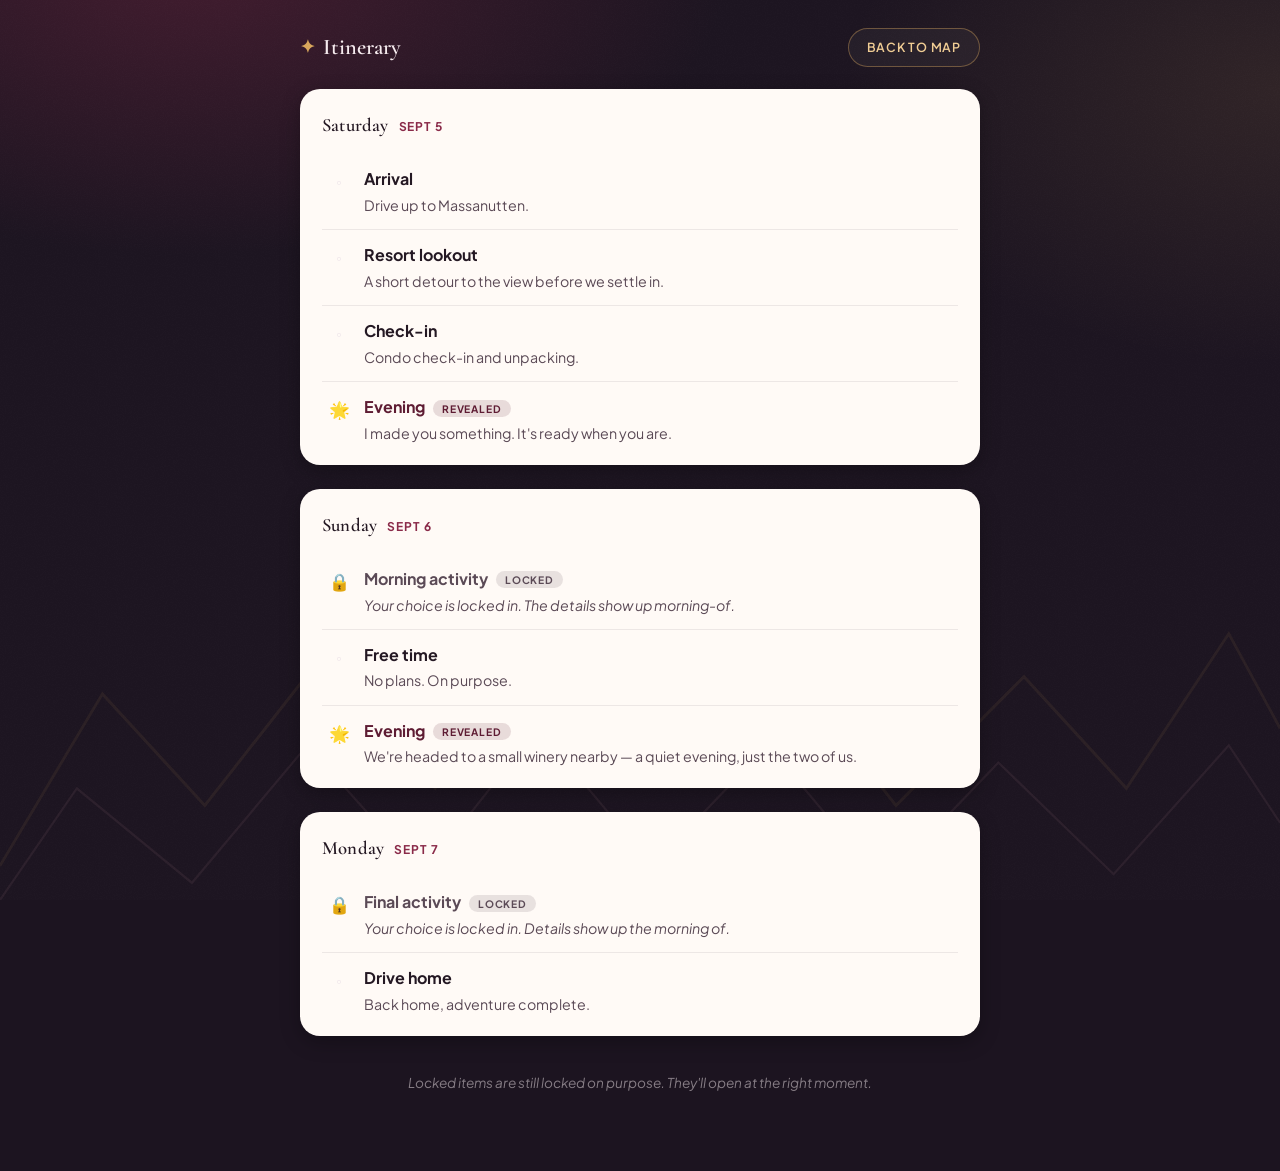
==== itinerary.html @ 8932f774 "init" ====
<!DOCTYPE html>
<html lang="en">
<head>
<meta charset="UTF-8" />
<meta name="viewport" content="width=device-width, initial-scale=1.0" />
<title>Massanutten — Itinerary</title>
<link rel="stylesheet" href="styles.css" />
</head>
<body>

  <div style="position:fixed; inset-inline:0; bottom:0; height:42vh; pointer-events:none; opacity:0.08; z-index:0;" aria-hidden="true">
    <svg viewBox="0 0 1000 220" preserveAspectRatio="none" style="width:100%; height:100%;">
      <polyline points="0,200 80,100 160,165 260,70 340,155 430,55 520,145 610,80 700,165 800,90 880,155 960,65 1000,120" fill="none" stroke="#D9A75C" stroke-width="2"/>
      <polyline points="0,220 60,155 150,210 240,130 330,205 420,120 510,200 600,130 690,210 780,140 870,205 960,130 1000,175" fill="none" stroke="#E2A2AD" stroke-width="1.5"/>
    </svg>
  </div>

  <div class="wrap">

    <div class="topbar">
      <div class="brand"><span class="compass">✦</span> Itinerary</div>
      <a href="index.html" class="nav-link">Back to Map</a>
    </div>

    <div class="itin-lock-screen" id="itin-lock-screen">
      <div class="icon">🔒</div>
      <h2>Not yet.</h2>
      <p>This page unlocks the morning we leave for Massanutten.</p>
      <p id="itin-lock-days" style="color:var(--ink-soft); font-style:italic;"></p>
    </div>

    <div id="itin-content" style="display:none;"></div>

    <p class="footer-note">Locked items are still locked on purpose. They'll open at the right moment.</p>

  </div>

  <script src="config.js"></script>
  <script src="app.js"></script>
</body>
</html>
---- styles.css ----
/* ============================================================
   MASSANUTTEN ADVENTURE — STYLES
   Dark romantic canvas + crisp white cards. The vertical timeline
   itself is built with Tailwind utility classes (see app.js /
   index.html); this file covers everything Tailwind's CDN build
   doesn't reach: fonts, the page canvas, the letter modal, and the
   itinerary page.
   ============================================================ */

@import url('https://fonts.googleapis.com/css2?family=Cormorant+Garamond:ital,wght@0,500;0,600;0,700;1,500&family=Plus+Jakarta+Sans:wght@400;500;600;700;800&display=swap');

:root {
  /* canvas */
  --canvas: #1c1420;
  --canvas-soft: #251a2a;
  --canvas-line: rgba(255,255,255,0.09);

  /* cards */
  --card: #fffaf6;
  --card-dim: #f6ece6;
  --ink: #241823;
  --ink-soft: #5b4a56;

  /* accents */
  --wine: #8a2a49;
  --wine-dk: #5e1c33;
  --rose: #e2a2ad;
  --gold: #d9a75c;
  --gold-soft: #f0cd94;

  --shadow-soft: 0 6px 20px rgba(0,0,0,0.28);
  --shadow-lift: 0 18px 40px rgba(0,0,0,0.45);
  --radius-md: 14px;
  --radius-lg: 20px;
  --serif-display: 'Cormorant Garamond', Georgia, serif;
  --sans-body: 'Plus Jakarta Sans', -apple-system, BlinkMacSystemFont, 'Segoe UI', sans-serif;
}

* { box-sizing: border-box; }
html { scroll-behavior: smooth; }

body {
  margin: 0;
  min-height: 100vh;
  font-family: var(--sans-body);
  color: #efe6ea;
  background:
    radial-gradient(ellipse 900px 500px at 15% -5%, rgba(138,42,73,0.35), transparent 60%),
    radial-gradient(ellipse 800px 500px at 100% 10%, rgba(217,167,92,0.10), transparent 55%),
    var(--canvas);
  background-attachment: fixed;
  line-height: 1.55;
  -webkit-font-smoothing: antialiased;
}

/* faint grain, works fine over a dark canvas too */
body::before {
  content: "";
  position: fixed;
  inset: 0;
  pointer-events: none;
  z-index: 0;
  opacity: 0.5;
  background-image:
    url("data:image/svg+xml,%3Csvg xmlns='http://www.w3.org/2000/svg' width='120' height='120'%3E%3Cfilter id='n'%3E%3CfeTurbulence type='fractalNoise' baseFrequency='0.9' numOctaves='2' stitchTiles='stitch'/%3E%3CfeColorMatrix type='saturate' values='0'/%3E%3C/filter%3E%3Crect width='100%25' height='100%25' filter='url(%23n)' opacity='0.05'/%3E%3C/svg%3E");
}

.wrap {
  position: relative;
  z-index: 1;
  max-width: 720px;
  margin: 0 auto;
  padding: 28px 20px 64px;
}

h1, h2, h3, h4 {
  font-family: var(--serif-display);
  margin: 0 0 0.4em;
  font-weight: 600;
  letter-spacing: 0.01em;
}

a { color: var(--gold); }

/* ---------------- TOP BAR ---------------- */
.topbar {
  display: flex;
  align-items: center;
  justify-content: space-between;
  gap: 12px;
  margin-bottom: 22px;
  flex-wrap: wrap;
}

.brand {
  font-family: var(--serif-display);
  font-size: 1.4rem;
  font-weight: 600;
  color: #f6ecef;
  display: flex;
  align-items: center;
  gap: 8px;
}
.brand .compass { font-size: 1.1rem; color: var(--gold); }

.topbar-actions {
  display: flex;
  align-items: center;
  gap: 10px;
}

/* ---------------- NOTIFICATIONS ---------------- */
.notif-bell {
  position: relative;
  width: 44px;
  height: 44px;
  border-radius: 999px;
  border: 1px solid rgba(255,255,255,0.15);
  background: rgba(255,255,255,0.05);
  color: #f7e2e5;
  font-size: 1.1rem;
  display: flex;
  align-items: center;
  justify-content: center;
  cursor: pointer;
  transition: background 0.2s ease, transform 0.15s ease;
}
.notif-bell:hover { background: rgba(255,255,255,0.12); }
.notif-bell:active { transform: scale(0.94); }

.notif-bell-count {
  position: absolute;
  top: -4px;
  right: -4px;
  min-width: 18px;
  height: 18px;
  padding: 0 4px;
  border-radius: 999px;
  background: var(--wine);
  color: #fff;
  font-size: 10px;
  font-weight: 700;
  font-family: var(--sans-body);
  display: flex;
  align-items: center;
  justify-content: center;
}
.notif-bell-count.hidden { display: none; }

.notif-banner {
  display: flex;
  align-items: center;
  justify-content: space-between;
  gap: 14px;
  border-radius: 18px;
  border: 1px solid rgba(217,167,92,0.5);
  background: var(--card);
  color: var(--ink);
  padding: 14px 18px;
  margin-bottom: 22px;
  cursor: pointer;
  box-shadow: var(--shadow-soft);
  transition: transform 0.15s ease;
}
.notif-banner:hover { transform: translateY(-1px); }
.notif-banner.hidden { display: none; }

.notif-banner-text { font-size: 0.92rem; font-weight: 700; }

.notif-banner-close {
  background: none;
  border: none;
  font-size: 1.3rem;
  color: var(--ink-soft);
  cursor: pointer;
  line-height: 1;
  padding: 2px 6px;
  flex-shrink: 0;
}
.notif-banner-close:hover { color: var(--ink); }

.notif-prompt {
  display: flex;
  align-items: center;
  justify-content: space-between;
  gap: 12px;
  flex-wrap: wrap;
  font-size: 0.78rem;
  color: rgba(247,226,229,0.7);
  border: 1px solid rgba(255,255,255,0.1);
  border-radius: 999px;
  padding: 9px 18px;
  margin-bottom: 22px;
}
.notif-prompt.hidden { display: none; }

.notif-prompt-actions { display: flex; gap: 14px; }
.notif-prompt-actions button {
  background: none;
  border: none;
  cursor: pointer;
  font-family: var(--sans-body);
  font-weight: 700;
  font-size: 0.78rem;
  padding: 0;
}
.notif-enable-btn { color: var(--gold); }
.notif-enable-btn:hover { color: var(--gold-soft); }
.notif-dismiss-btn { color: rgba(247,226,229,0.5); }
.notif-dismiss-btn:hover { color: rgba(247,226,229,0.8); }

.new-badge {
  display: inline-block;
  font-size: 9px;
  font-weight: 800;
  letter-spacing: 0.06em;
  color: #fff;
  background: var(--wine);
  padding: 2px 7px;
  border-radius: 999px;
  margin-left: 6px;
  vertical-align: middle;
  transform: translateY(-1px);
}

.locked-caps {
  display: block;
  font-weight: 800;
  letter-spacing: 0.08em;
  text-transform: uppercase;
  color: var(--wine);
  font-size: 0.78rem;
  margin-bottom: 6px;
}

.nav-link {
  font-family: var(--sans-body);
  font-size: 0.78rem;
  font-weight: 600;
  letter-spacing: 0.06em;
  text-transform: uppercase;
  text-decoration: none;
  color: var(--gold-soft);
  border: 1px solid rgba(217,167,92,0.4);
  padding: 9px 18px;
  border-radius: 999px;
  transition: all 0.2s ease;
  background: rgba(255,255,255,0.04);
}
.nav-link:hover { background: var(--gold); color: var(--ink); border-color: var(--gold); }
.nav-link.disabled {
  opacity: 0.4;
  pointer-events: none;
  border-color: rgba(255,255,255,0.15);
  color: rgba(255,255,255,0.4);
}

/* ---------------- FOOTER NOTE ---------------- */
.footer-note {
  text-align: center;
  font-size: 0.85rem;
  color: rgba(239,230,234,0.5);
  margin-top: 36px;
  font-style: italic;
}

/* ---------------- LETTER MODAL ---------------- */
.modal-overlay {
  position: fixed;
  inset: 0;
  background: rgba(15, 9, 14, 0.72);
  backdrop-filter: blur(2px);
  display: flex;
  align-items: center;
  justify-content: center;
  padding: 20px;
  z-index: 50;
  opacity: 0;
  pointer-events: none;
  transition: opacity 0.25s ease;
}
.modal-overlay.active { opacity: 1; pointer-events: auto; }

.letter-card {
  background: var(--card);
  border-radius: var(--radius-lg);
  max-width: 540px;
  width: 100%;
  max-height: 85vh;
  overflow-y: auto;
  padding: 34px 30px;
  box-shadow: var(--shadow-lift);
  position: relative;
  transform: translateY(18px) scale(0.98);
  transition: transform 0.3s cubic-bezier(.2,.9,.3,1.1);
  color: var(--ink);
}
.modal-overlay.active .letter-card { transform: translateY(0) scale(1); }

.letter-close {
  position: absolute;
  top: 14px;
  right: 16px;
  background: rgba(36,24,35,0.06);
  border: none;
  width: 32px;
  height: 32px;
  border-radius: 50%;
  font-size: 1.3rem;
  color: var(--ink-soft);
  cursor: pointer;
  line-height: 1;
  display: flex;
  align-items: center;
  justify-content: center;
  transition: background 0.15s ease, color 0.15s ease;
}
.letter-close:hover { background: var(--wine); color: #fff; }

.letter-kicker {
  text-transform: uppercase;
  font-size: 0.72rem;
  font-weight: 700;
  letter-spacing: 0.14em;
  color: var(--wine);
  margin-bottom: 8px;
}
.letter-title {
  font-size: 1.75rem;
  margin-bottom: 18px;
  color: var(--ink);
}
.letter-body p {
  margin: 0 0 1em;
  font-size: 1.03rem;
  color: #3a2c37;
}
.letter-body p:last-child { margin-bottom: 0; }

/* decision styling */
.decision-flag {
  display: inline-block;
  background: var(--wine);
  color: #fdf1f3;
  font-size: 0.7rem;
  font-weight: 700;
  letter-spacing: 0.12em;
  padding: 5px 14px;
  border-radius: 999px;
  margin-bottom: 14px;
}
.deadline-line {
  font-size: 0.88rem;
  color: var(--wine);
  margin-bottom: 18px;
  font-weight: 700;
}
.deadline-line.expired { color: var(--ink-soft); }

.choice-row {
  display: flex;
  gap: 14px;
  margin: 20px 0 6px;
  flex-wrap: wrap;
}
.choice-btn {
  flex: 1;
  min-width: 120px;
  font-family: var(--serif-display);
  font-weight: 600;
  font-size: 1.2rem;
  letter-spacing: 0.05em;
  padding: 18px 10px;
  border: 2px solid var(--wine);
  background: transparent;
  color: var(--wine);
  border-radius: var(--radius-md);
  cursor: pointer;
  transition: transform 0.12s ease, box-shadow 0.12s ease, background 0.2s ease, color 0.2s ease;
}
.choice-btn:hover { background: var(--wine); color: #fff; transform: translateY(-2px); box-shadow: 0 10px 22px rgba(0,0,0,0.28); }
.choice-btn:active { transform: translateY(0) scale(0.96); box-shadow: 0 4px 10px rgba(0,0,0,0.22); }

.locked-choice-box {
  margin-top: 18px;
  padding: 16px 18px;
  background: rgba(217,167,92,0.14);
  border: 1px solid var(--gold);
  border-radius: var(--radius-md);
  font-size: 0.95rem;
  color: #3a2c37;
}
.locked-choice-box strong { color: var(--wine); }

.useless-stamp {
  display: inline-block;
  transform: rotate(-4deg);
  border: 2px solid var(--ink-soft);
  color: var(--ink-soft);
  padding: 4px 10px;
  font-size: 0.7rem;
  font-weight: 700;
  letter-spacing: 0.12em;
  text-transform: uppercase;
  border-radius: 6px;
  margin-bottom: 14px;
}

/* ---------------- ITINERARY PAGE ---------------- */
.itin-lock-screen {
  text-align: center;
  padding: 60px 24px;
  background: var(--card);
  color: var(--ink);
  border-radius: var(--radius-lg);
  box-shadow: var(--shadow-soft);
}
.itin-lock-screen h2 { color: var(--ink); }
.itin-lock-screen p { color: var(--ink-soft); }
.itin-lock-screen .icon { font-size: 2.2rem; margin-bottom: 10px; }

.day-block {
  margin-bottom: 24px;
  background: var(--card);
  border-radius: var(--radius-lg);
  padding: 22px 22px 8px;
  box-shadow: var(--shadow-soft);
}
.day-block h3 {
  display: flex;
  align-items: baseline;
  gap: 10px;
  margin-bottom: 14px;
  color: var(--ink);
}
.day-block h3 .date-sub {
  font-family: var(--sans-body);
  font-size: 0.75rem;
  font-weight: 700;
  color: var(--wine);
  letter-spacing: 0.08em;
  text-transform: uppercase;
}

.itin-item {
  display: flex;
  align-items: flex-start;
  gap: 12px;
  padding: 13px 4px;
  border-bottom: 1px solid rgba(36,24,35,0.08);
}
.itin-item:last-child { border-bottom: none; }

.itin-icon {
  width: 26px;
  flex-shrink: 0;
  text-align: center;
  font-size: 1.05rem;
  margin-top: 2px;
}

.itin-text .itin-label {
  font-weight: 700;
  color: var(--ink);
}
.itin-text .itin-detail {
  font-size: 0.89rem;
  color: var(--ink-soft);
  margin-top: 2px;
}
.itin-item.locked .itin-label { color: var(--ink-soft); }
.itin-item.locked .itin-detail { font-style: italic; }
.itin-item.chosen .itin-label { color: var(--wine); }
.itin-item.revealed .itin-label { color: var(--wine-dk); }
.itin-item.completed .itin-label { color: #3d6b4f; }
.itin-item.completed { opacity: 0.85; }

.chip {
  font-size: 0.64rem;
  font-weight: 700;
  letter-spacing: 0.08em;
  text-transform: uppercase;
  padding: 2px 9px;
  border-radius: 999px;
  margin-left: 8px;
  vertical-align: middle;
}
.chip.locked { background: rgba(91,74,86,0.14); color: var(--ink-soft); }
.chip.chosen { background: rgba(138,42,73,0.12); color: var(--wine); }
.chip.revealed { background: rgba(94,28,51,0.14); color: var(--wine-dk); }
.chip.completed { background: rgba(61,107,79,0.14); color: #3d6b4f; }

/* ---------------- ADMIN PANEL ---------------- */
.admin-panel {
  margin-top: 40px;
  padding: 16px 18px;
  background: rgba(0,0,0,0.35);
  color: #f0e6ea;
  border: 1px solid rgba(255,255,255,0.1);
  border-radius: var(--radius-md);
  font-family: monospace;
  font-size: 0.8rem;
  white-space: pre-wrap;
}
.admin-panel h4 { color: var(--gold-soft); margin-bottom: 8px; }

/* ---------------- RESPONSIVE ---------------- */
@media (max-width: 640px) {
  .letter-card { padding: 28px 20px; }
}
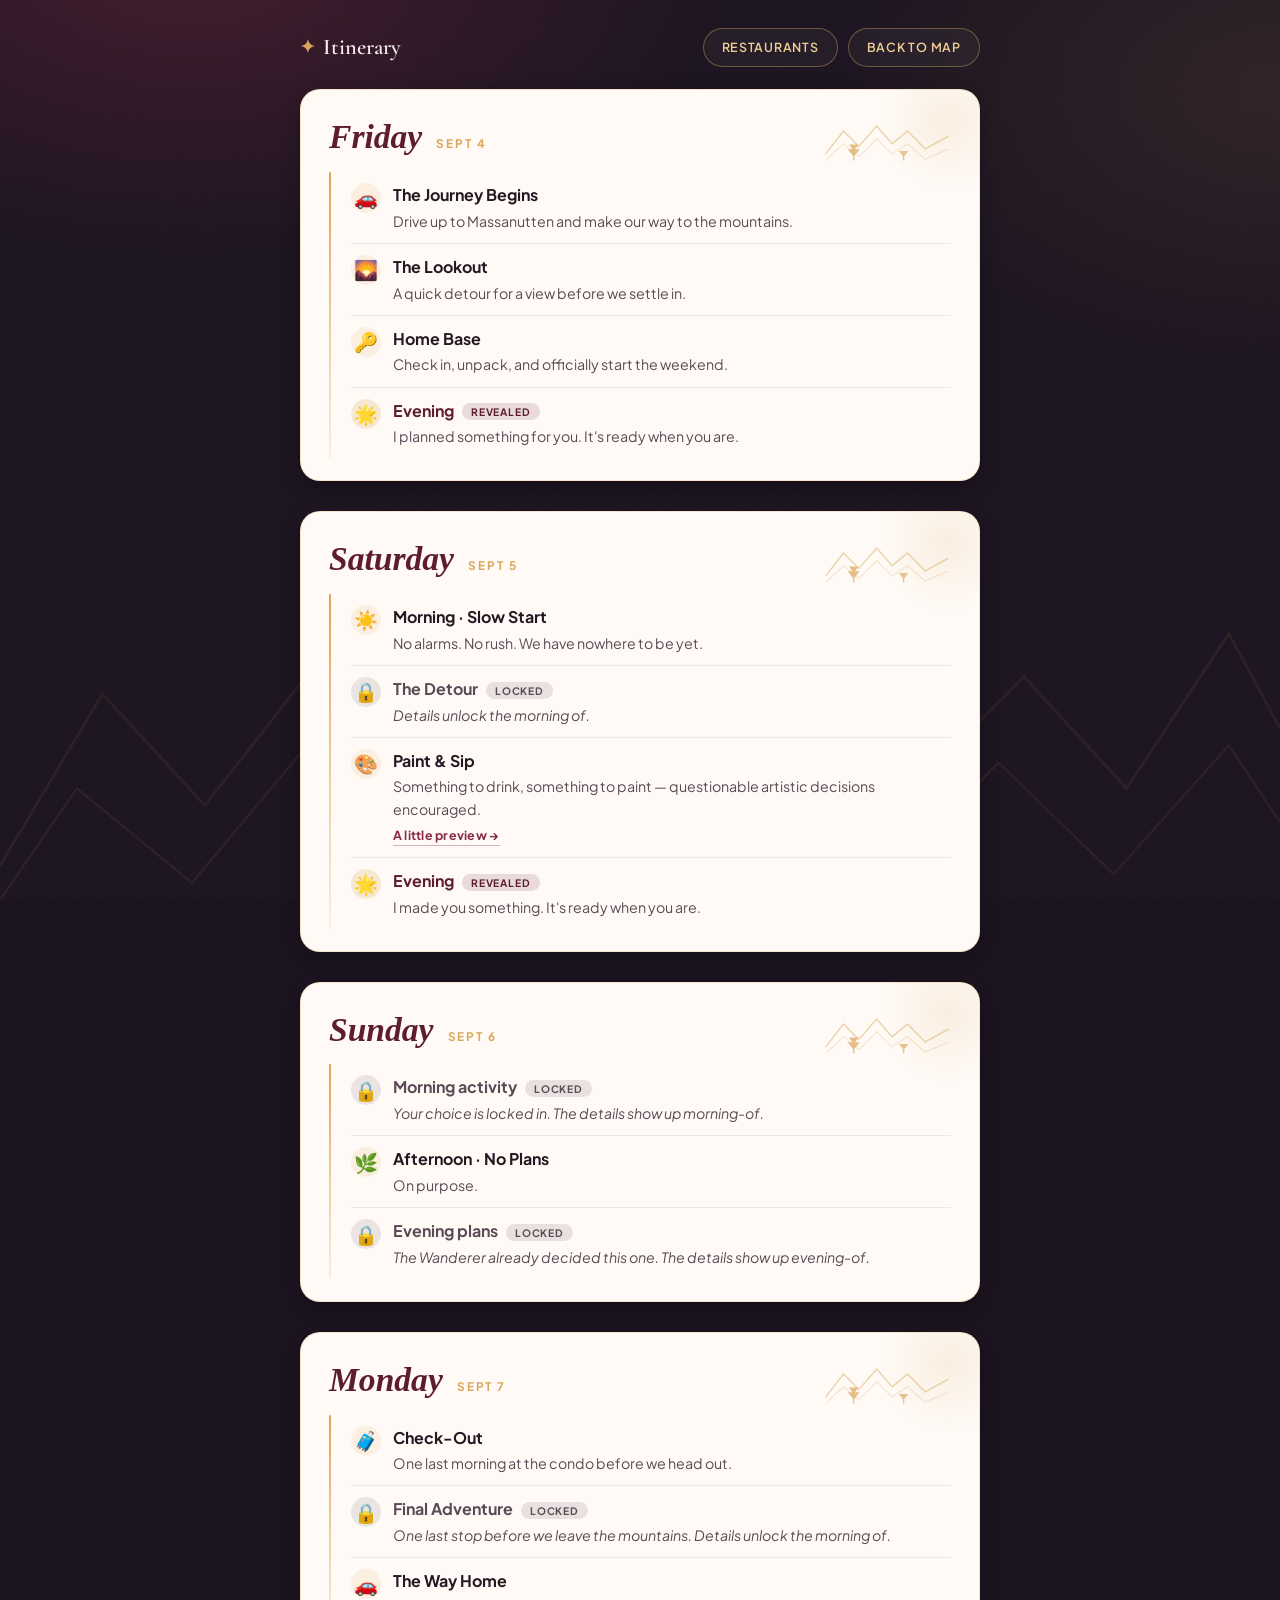
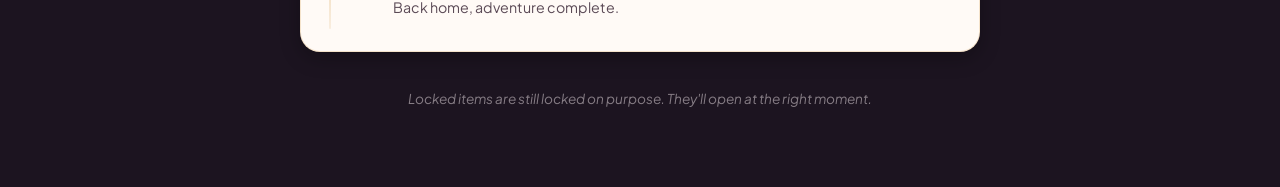
==== commit 3adefb71: "Add riddle letters, packing list letter, and restaurants page with decision wheel" ====
--- a/itinerary.html
+++ b/itinerary.html
@@ -19,7 +19,10 @@
 
     <div class="topbar">
       <div class="brand"><span class="compass">✦</span> Itinerary</div>
-      <a href="index.html" class="nav-link">Back to Map</a>
+      <div class="topbar-actions">
+        <a href="restaurants.html" class="nav-link">Restaurants</a>
+        <a href="index.html" class="nav-link">Back to Map</a>
+      </div>
     </div>
 
     <div class="itin-lock-screen" id="itin-lock-screen">
--- a/styles.css
+++ b/styles.css
@@ -207,7 +207,121 @@
 .notif-enable-btn { color: var(--gold); }
 .notif-enable-btn:hover { color: var(--gold-soft); }
 .notif-dismiss-btn { color: rgba(247,226,229,0.5); }
+
 .notif-dismiss-btn:hover { color: rgba(247,226,229,0.8); }
+
+/* one-time celebratory announcement MODAL (e.g. a trip-detail update) —
+   config-driven via CONFIG.announcement, shown once per unique id, then
+   dismissed for good via localStorage. Click the backdrop, press Escape,
+   or use the close button to dismiss. */
+.trip-update-overlay {
+  position: fixed;
+  inset: 0;
+  z-index: 90;
+  display: flex;
+  align-items: center;
+  justify-content: center;
+  padding: 24px;
+  background: rgba(28,20,32,0.72);
+  backdrop-filter: blur(2px);
+  animation: trip-update-fade-in 0.25s ease;
+}
+.trip-update-overlay.hidden { display: none; }
+
+.trip-update-banner {
+  position: relative;
+  width: 100%;
+  max-width: 560px;
+  border-radius: 26px;
+  border: 1px solid rgba(217,167,92,0.55);
+  background: linear-gradient(135deg, rgba(217,167,92,0.18), rgba(138,42,73,0.18)), var(--card);
+  color: var(--ink);
+  padding: 48px 44px 44px;
+  box-shadow: var(--shadow-lift);
+  overflow: hidden;
+  text-align: center;
+  animation: trip-update-pop-in 0.32s cubic-bezier(0.2, 0.8, 0.3, 1.15);
+}
+.trip-update-banner::before {
+  content: "";
+  position: absolute;
+  inset: 0;
+  border-radius: inherit;
+  padding: 1.5px;
+  background: linear-gradient(120deg, var(--gold), var(--rose), var(--gold));
+  -webkit-mask: linear-gradient(#fff 0 0) content-box, linear-gradient(#fff 0 0);
+  -webkit-mask-composite: xor;
+  mask-composite: exclude;
+  pointer-events: none;
+}
+.trip-update-text { display: flex; flex-direction: column; gap: 14px; }
+.trip-update-title {
+  font-family: var(--serif-display);
+  font-weight: 700;
+  font-size: 2.3rem;
+  line-height: 1.15;
+  color: var(--wine-dk);
+}
+.trip-update-message {
+  font-family: var(--sans-body);
+  font-size: 1.15rem;
+  line-height: 1.5;
+  color: var(--ink-soft);
+}
+.trip-update-close {
+  position: absolute;
+  top: 14px;
+  right: 16px;
+  background: none;
+  border: none;
+  font-size: 1.7rem;
+  color: var(--ink-soft);
+  cursor: pointer;
+  line-height: 1;
+  padding: 4px 8px;
+  z-index: 1;
+}
+.trip-update-close:hover { color: var(--ink); }
+
+@keyframes trip-update-fade-in {
+  from { opacity: 0; }
+  to { opacity: 1; }
+}
+@keyframes trip-update-pop-in {
+  from { opacity: 0; transform: scale(0.92) translateY(10px); }
+  to   { opacity: 1; transform: scale(1) translateY(0); }
+}
+@media (max-width: 640px) {
+  .trip-update-banner { padding: 40px 26px 32px; }
+  .trip-update-title { font-size: 1.7rem; }
+  .trip-update-message { font-size: 1rem; }
+}
+
+.confetti-layer {
+  position: fixed;
+  inset: 0;
+  pointer-events: none;
+  overflow: hidden;
+  z-index: 95;
+}
+.confetti-piece {
+  position: absolute;
+  top: -12px;
+  border-radius: 2px;
+  opacity: 0.9;
+  animation-name: confetti-fall;
+  animation-timing-function: cubic-bezier(0.35, 0.05, 0.6, 0.95);
+  animation-fill-mode: forwards;
+}
+@keyframes confetti-fall {
+  0%   { transform: translateY(0) rotate(0deg); opacity: 1; }
+  85%  { opacity: 1; }
+  100% { transform: translateY(105vh) rotate(560deg); opacity: 0; }
+}
+@media (prefers-reduced-motion: reduce) {
+  .confetti-piece { animation: none; display: none; }
+  .trip-update-overlay, .trip-update-banner { animation: none; }
+}
 
 .new-badge {
   display: inline-block;
@@ -381,6 +495,34 @@
 .choice-btn:hover { background: var(--wine); color: #fff; transform: translateY(-2px); box-shadow: 0 10px 22px rgba(0,0,0,0.28); }
 .choice-btn:active { transform: translateY(0) scale(0.96); box-shadow: 0 4px 10px rgba(0,0,0,0.22); }
 
+.riddle-answer-wrap { margin-top: 20px; }
+.riddle-reveal-btn {
+  font-family: var(--serif-display);
+  font-weight: 600;
+  font-size: 1rem;
+  letter-spacing: 0.04em;
+  padding: 12px 22px;
+  border: 2px solid var(--gold);
+  background: transparent;
+  color: var(--wine-dk);
+  border-radius: var(--radius-md);
+  cursor: pointer;
+  transition: transform 0.12s ease, box-shadow 0.12s ease, background 0.2s ease, color 0.2s ease;
+}
+.riddle-reveal-btn:hover { background: var(--gold); color: var(--ink); transform: translateY(-2px); box-shadow: 0 10px 22px rgba(0,0,0,0.24); }
+.riddle-reveal-btn:active { transform: translateY(0) scale(0.96); }
+.riddle-answer {
+  margin-top: 14px;
+  font-family: var(--serif-display);
+  font-weight: 700;
+  font-size: 1.3rem;
+  color: var(--wine);
+  padding: 12px 16px;
+  background: var(--card-dim);
+  border-radius: var(--radius-md);
+  border: 1px solid rgba(217,167,92,0.35);
+}
+
 .locked-choice-box {
   margin-top: 18px;
   padding: 16px 18px;
@@ -420,44 +562,99 @@
 .itin-lock-screen .icon { font-size: 2.2rem; margin-bottom: 10px; }
 
 .day-block {
-  margin-bottom: 24px;
+  position: relative;
+  margin-bottom: 30px;
   background: var(--card);
   border-radius: var(--radius-lg);
-  padding: 22px 22px 8px;
+  padding: 30px 28px 22px;
   box-shadow: var(--shadow-soft);
-}
-.day-block h3 {
+  border: 1px solid rgba(217,167,92,0.28);
+  overflow: hidden;
+}
+.day-block::before {
+  /* faint corner wash, ties each card back to the parchment/gold palette
+     without competing with the flourish or the text */
+  content: "";
+  position: absolute;
+  top: -40px;
+  right: -40px;
+  width: 140px;
+  height: 140px;
+  border-radius: 50%;
+  background: radial-gradient(circle, rgba(217,167,92,0.14), transparent 70%);
+  pointer-events: none;
+}
+
+.day-head {
+  position: relative;
   display: flex;
   align-items: baseline;
-  gap: 10px;
-  margin-bottom: 14px;
-  color: var(--ink);
-}
-.day-block h3 .date-sub {
+  gap: 14px;
+  margin-bottom: 18px;
+  flex-wrap: wrap;
+}
+.day-flourish {
+  position: absolute;
+  top: -2px;
+  right: 0;
+  width: 128px;
+  height: 44px;
+  color: var(--gold);
+  opacity: 0.8;
+  pointer-events: none;
+}
+.day-name {
+  font-family: var(--serif-display);
+  font-style: italic;
+  font-weight: 700;
+  font-size: 2.1rem;
+  color: var(--wine-dk);
+  line-height: 1;
+}
+.day-date {
   font-family: var(--sans-body);
-  font-size: 0.75rem;
-  font-weight: 700;
-  color: var(--wine);
-  letter-spacing: 0.08em;
+  font-size: 0.74rem;
+  font-weight: 700;
+  color: var(--gold);
+  letter-spacing: 0.16em;
   text-transform: uppercase;
+}
+
+.day-body {
+  display: grid;
+  grid-template-columns: 2px 1fr;
+  gap: 20px;
+}
+.day-divider {
+  background: linear-gradient(180deg, var(--gold), rgba(217,167,92,0.15));
+  border-radius: 2px;
 }
 
 .itin-item {
   display: flex;
   align-items: flex-start;
   gap: 12px;
-  padding: 13px 4px;
+  padding: 11px 0;
   border-bottom: 1px solid rgba(36,24,35,0.08);
 }
 .itin-item:last-child { border-bottom: none; }
 
 .itin-icon {
-  width: 26px;
+  width: 30px;
+  height: 30px;
   flex-shrink: 0;
-  text-align: center;
-  font-size: 1.05rem;
-  margin-top: 2px;
-}
+  display: flex;
+  align-items: center;
+  justify-content: center;
+  font-size: 1.2rem;
+  line-height: 1;
+  border-radius: 50%;
+  background: rgba(217,167,92,0.14);
+}
+.itin-icon-empty { width: 30px; height: 30px; background: none; }
+.itin-item.locked .itin-icon { background: rgba(91,74,86,0.12); }
+.itin-item.revealed .itin-icon,
+.itin-item.chosen .itin-icon { background: rgba(217,167,92,0.22); }
 
 .itin-text .itin-label {
   font-weight: 700;
@@ -468,12 +665,32 @@
   color: var(--ink-soft);
   margin-top: 2px;
 }
+.itin-link {
+  display: inline-block;
+  margin-top: 6px;
+  font-family: var(--sans-body);
+  font-size: 0.78rem;
+  font-weight: 700;
+  color: var(--wine);
+  text-decoration: none;
+  letter-spacing: 0.02em;
+  border-bottom: 1px solid rgba(138,42,73,0.35);
+}
+.itin-link:hover { color: var(--wine-dk); border-bottom-color: var(--wine-dk); }
 .itin-item.locked .itin-label { color: var(--ink-soft); }
 .itin-item.locked .itin-detail { font-style: italic; }
 .itin-item.chosen .itin-label { color: var(--wine); }
 .itin-item.revealed .itin-label { color: var(--wine-dk); }
 .itin-item.completed .itin-label { color: #3d6b4f; }
 .itin-item.completed { opacity: 0.85; }
+
+@media (max-width: 560px) {
+  .day-block { padding: 24px 18px 16px; }
+  .day-name { font-size: 1.7rem; }
+  .day-body { grid-template-columns: 2px 1fr; gap: 14px; }
+  .day-flourish { width: 92px; height: 32px; top: 0; }
+  .itin-icon, .itin-icon-empty { width: 26px; height: 26px; font-size: 1.05rem; }
+}
 
 .chip {
   font-size: 0.64rem;
@@ -508,3 +725,223 @@
 @media (max-width: 640px) {
   .letter-card { padding: 28px 20px; }
 }
+
+/* ============================================================
+   RESTAURANTS PAGE (restaurants.html / restaurants.js)
+   Self-contained section — a categorized list plus a "Spin the
+   Wheel" picker. Fully independent of the itinerary/letters system.
+   ============================================================ */
+.rest-intro {
+  color: #e6d3da;
+  font-size: 0.95rem;
+  margin: 0 0 22px;
+  max-width: 56ch;
+}
+
+.rest-block {
+  position: relative;
+  margin-bottom: 24px;
+  background: var(--card);
+  border-radius: var(--radius-lg);
+  padding: 26px 26px 18px;
+  box-shadow: var(--shadow-soft);
+  border: 1px solid rgba(217,167,92,0.28);
+  overflow: hidden;
+}
+.rest-block::before {
+  content: "";
+  position: absolute;
+  top: -40px;
+  right: -40px;
+  width: 140px;
+  height: 140px;
+  border-radius: 50%;
+  background: radial-gradient(circle, rgba(217,167,92,0.14), transparent 70%);
+  pointer-events: none;
+}
+.rest-block-head {
+  position: relative;
+  margin-bottom: 14px;
+}
+.rest-block-head .day-flourish {
+  position: absolute;
+  top: -6px;
+  right: 0;
+  width: 108px;
+  height: 36px;
+  color: var(--gold);
+  opacity: 0.7;
+  pointer-events: none;
+}
+.rest-category {
+  font-family: var(--serif-display);
+  font-style: italic;
+  font-weight: 700;
+  font-size: 1.5rem;
+  color: var(--wine-dk);
+}
+.rest-items {
+  display: grid;
+  gap: 12px;
+}
+.rest-item {
+  padding: 10px 0;
+  border-bottom: 1px solid rgba(36,24,35,0.08);
+}
+.rest-item:last-child { border-bottom: none; }
+.rest-name { font-weight: 700; color: var(--ink); }
+.rest-desc { font-size: 0.88rem; color: var(--ink-soft); margin-top: 2px; }
+
+.rest-wheel-block {
+  margin-top: 34px;
+  background: var(--card);
+  border-radius: var(--radius-lg);
+  padding: 28px 24px 30px;
+  box-shadow: var(--shadow-soft);
+  border: 1px solid rgba(217,167,92,0.28);
+  text-align: center;
+}
+.rest-wheel-title {
+  font-family: var(--serif-display);
+  font-style: italic;
+  font-weight: 700;
+  font-size: 1.6rem;
+  color: var(--wine-dk);
+}
+.rest-wheel-sub {
+  font-size: 0.85rem;
+  color: var(--ink-soft);
+  margin-top: 4px;
+  margin-bottom: 20px;
+}
+
+.rest-filter-row {
+  display: flex;
+  flex-wrap: wrap;
+  justify-content: center;
+  gap: 8px;
+  margin-bottom: 26px;
+}
+.rest-filter-chip {
+  font-family: var(--sans-body);
+  font-size: 0.78rem;
+  font-weight: 700;
+  letter-spacing: 0.04em;
+  padding: 8px 16px;
+  border-radius: 999px;
+  border: 1.5px solid rgba(138,42,73,0.35);
+  background: transparent;
+  color: var(--wine);
+  cursor: pointer;
+  transition: background 0.15s ease, color 0.15s ease, border-color 0.15s ease;
+}
+.rest-filter-chip:hover { border-color: var(--wine); }
+.rest-filter-chip.active { background: var(--wine); color: #fff; border-color: var(--wine); }
+
+.wheel-shell {
+  position: relative;
+  width: 240px;
+  height: 240px;
+  margin: 0 auto 26px;
+}
+.wheel-pointer {
+  position: absolute;
+  top: -14px;
+  left: 50%;
+  transform: translateX(-50%);
+  font-size: 1.6rem;
+  line-height: 1;
+  color: var(--wine-dk);
+  z-index: 2;
+  filter: drop-shadow(0 2px 3px rgba(0,0,0,0.25));
+}
+.wheel-disc {
+  position: absolute;
+  inset: 0;
+  border-radius: 50%;
+  border: 4px solid var(--card);
+  box-shadow: 0 0 0 2px rgba(217,167,92,0.55), var(--shadow-lift);
+  transform: rotate(0deg);
+}
+.wheel-hub {
+  position: absolute;
+  top: 50%;
+  left: 50%;
+  width: 44px;
+  height: 44px;
+  transform: translate(-50%, -50%);
+  border-radius: 50%;
+  background: var(--card);
+  border: 2px solid var(--gold);
+  display: flex;
+  align-items: center;
+  justify-content: center;
+  color: var(--gold);
+  font-size: 1.2rem;
+  box-shadow: 0 2px 8px rgba(0,0,0,0.25);
+  z-index: 1;
+}
+
+.spin-btn {
+  font-family: var(--serif-display);
+  font-weight: 700;
+  font-size: 1.1rem;
+  letter-spacing: 0.06em;
+  padding: 14px 34px;
+  border: 2px solid var(--wine);
+  background: var(--wine);
+  color: #fff;
+  border-radius: var(--radius-md);
+  cursor: pointer;
+  transition: transform 0.12s ease, box-shadow 0.12s ease, opacity 0.15s ease;
+}
+.spin-btn:hover:not(:disabled) { transform: translateY(-2px); box-shadow: 0 10px 22px rgba(0,0,0,0.28); }
+.spin-btn:active:not(:disabled) { transform: translateY(0) scale(0.97); }
+.spin-btn:disabled { opacity: 0.45; cursor: default; }
+
+.wheel-result {
+  margin-top: 22px;
+  padding: 18px 20px;
+  background: var(--card-dim);
+  border-radius: var(--radius-md);
+  border: 1px solid rgba(217,167,92,0.35);
+}
+.wheel-result-label {
+  text-transform: uppercase;
+  font-size: 0.72rem;
+  font-weight: 700;
+  letter-spacing: 0.14em;
+  color: var(--wine);
+  margin-bottom: 6px;
+}
+.wheel-result-name {
+  font-family: var(--serif-display);
+  font-weight: 700;
+  font-size: 1.6rem;
+  color: var(--ink);
+}
+.wheel-result-desc {
+  font-size: 0.9rem;
+  color: var(--ink-soft);
+  margin-top: 4px;
+}
+.spin-again-btn {
+  margin-top: 14px;
+  font-family: var(--sans-body);
+  font-size: 0.82rem;
+  font-weight: 700;
+  color: var(--wine);
+  background: none;
+  border: none;
+  border-bottom: 1px solid rgba(138,42,73,0.35);
+  cursor: pointer;
+  padding: 0;
+}
+.spin-again-btn:hover { color: var(--wine-dk); border-bottom-color: var(--wine-dk); }
+
+@media (max-width: 560px) {
+  .rest-block { padding: 22px 18px 14px; }
+  .rest-category { font-size: 1.3rem; }
+  .wheel-shell { width: 200px; height: 200px; }
+  .rest-wheel-block { padding: 24px 16px 26px; }
+}
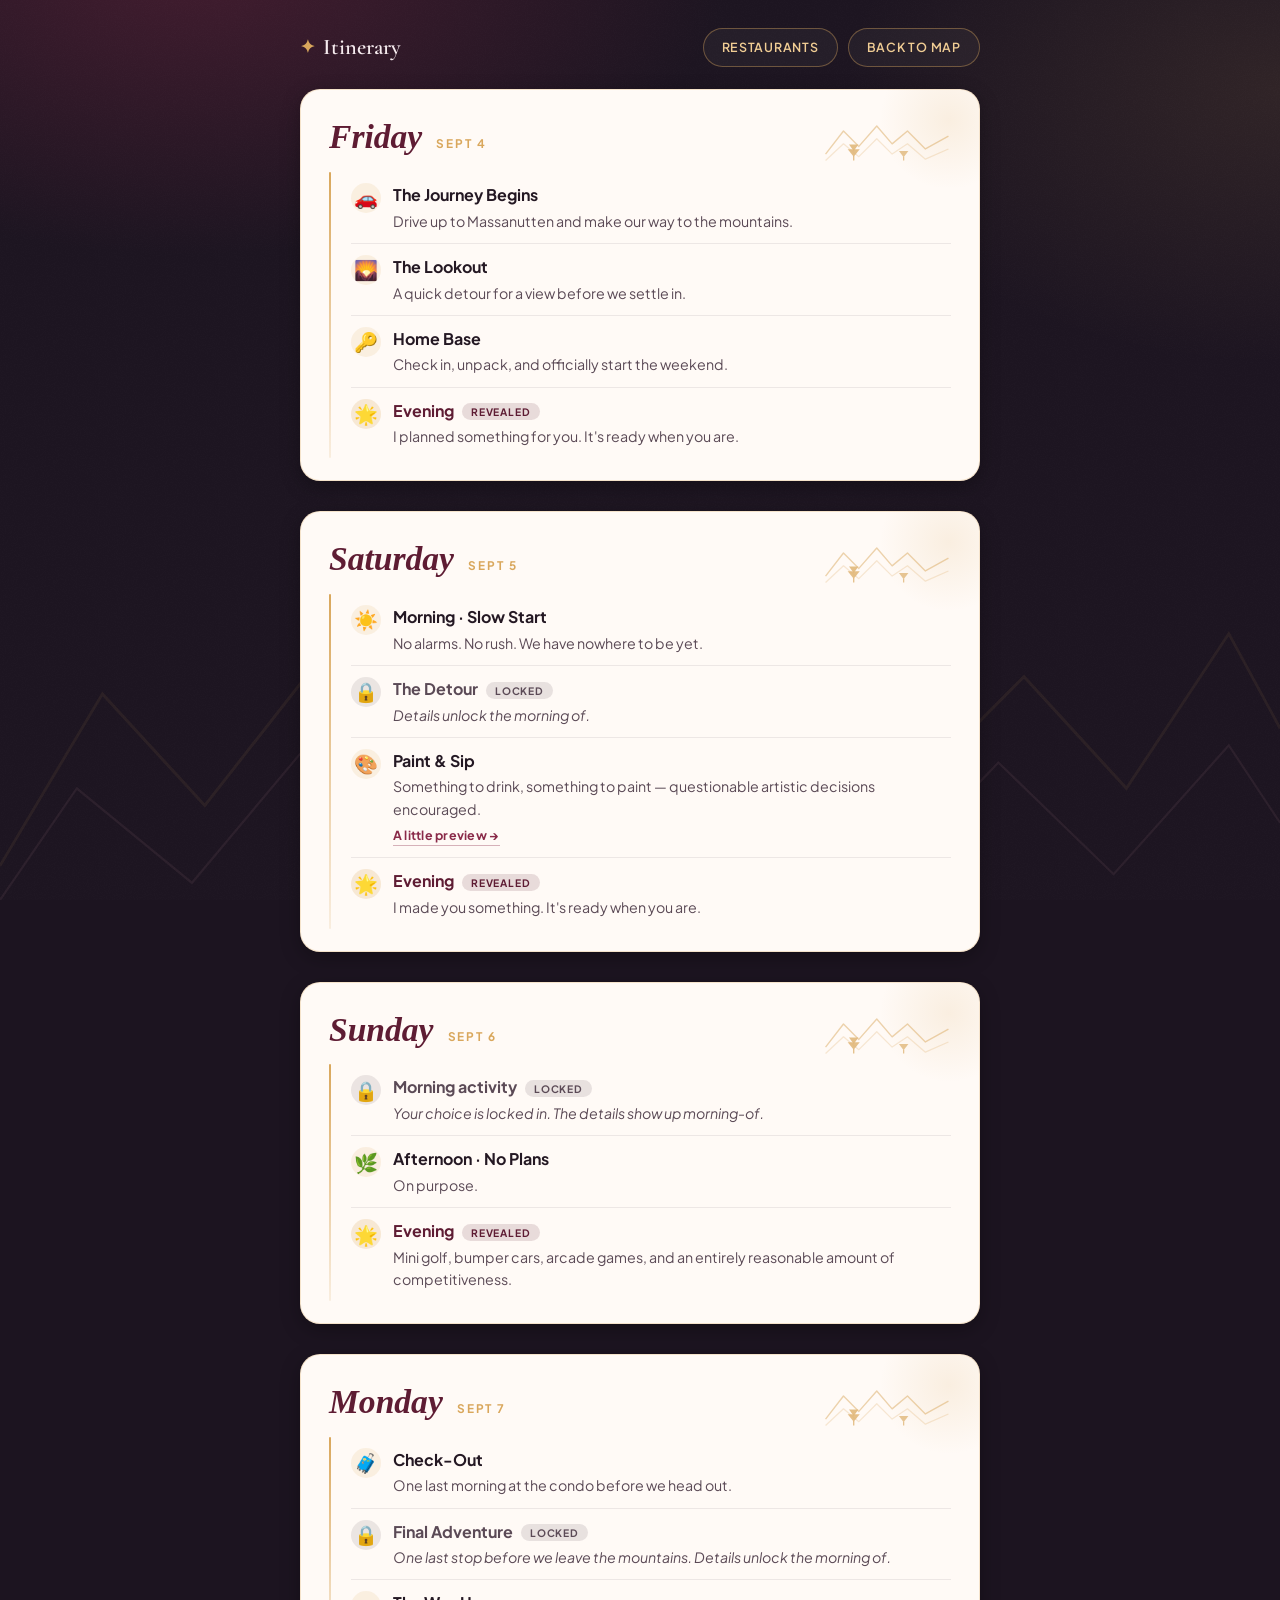
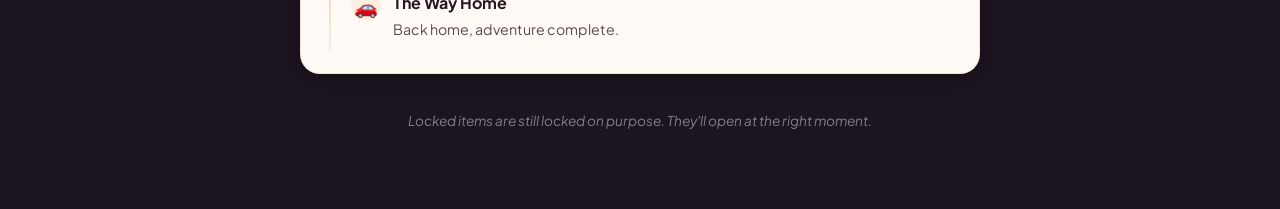
==== commit 3aa6963b: "Hide restaurants tab until itinerary unlocks" ====
--- a/itinerary.html
+++ b/itinerary.html
@@ -20,7 +20,7 @@
     <div class="topbar">
       <div class="brand"><span class="compass">✦</span> Itinerary</div>
       <div class="topbar-actions">
-        <a href="restaurants.html" class="nav-link">Restaurants</a>
+        <a href="restaurants.html" class="nav-link" id="rest-nav-link">Restaurants</a>
         <a href="index.html" class="nav-link">Back to Map</a>
       </div>
     </div>
@@ -40,5 +40,27 @@
 
   <script src="config.js"></script>
   <script src="app.js"></script>
+  <script>
+    // restaurants only make sense once we're actually there — keep the
+    // nav link fully hidden until the itinerary unlocks (same fixed-
+    // timezone date parsing used everywhere else on the site)
+    function parseConfigDate(str) {
+      var m = String(str).match(/^(\d{4})-(\d{2})-(\d{2})T(\d{2}):(\d{2})(?::(\d{2}))?$/);
+      if (!m) return new Date(str);
+      var offsetHours = (typeof CONFIG !== "undefined" && typeof CONFIG.timezoneOffsetHours === "number") ? CONFIG.timezoneOffsetHours : 4;
+      return new Date(Date.UTC(Number(m[1]), Number(m[2]) - 1, Number(m[3]), Number(m[4]), Number(m[5]), Number(m[6] || 0)) + offsetHours * 60 * 60 * 1000);
+    }
+    document.addEventListener("DOMContentLoaded", function () {
+      var restLink = document.getElementById("rest-nav-link");
+      if (!restLink) return;
+      var now = new Date();
+      var params = new URLSearchParams(window.location.search);
+      var sim = params.get("simDate");
+      if (sim) { var d = parseConfigDate(sim); if (!isNaN(d.getTime())) now = d; }
+      if (now < parseConfigDate(CONFIG.itinerary.unlocksAt)) {
+        restLink.classList.add("hidden");
+      }
+    });
+  </script>
 </body>
 </html>
--- a/styles.css
+++ b/styles.css
@@ -368,6 +368,7 @@
   border-color: rgba(255,255,255,0.15);
   color: rgba(255,255,255,0.4);
 }
+.nav-link.hidden { display: none; }
 
 /* ---------------- FOOTER NOTE ---------------- */
 .footer-note {
